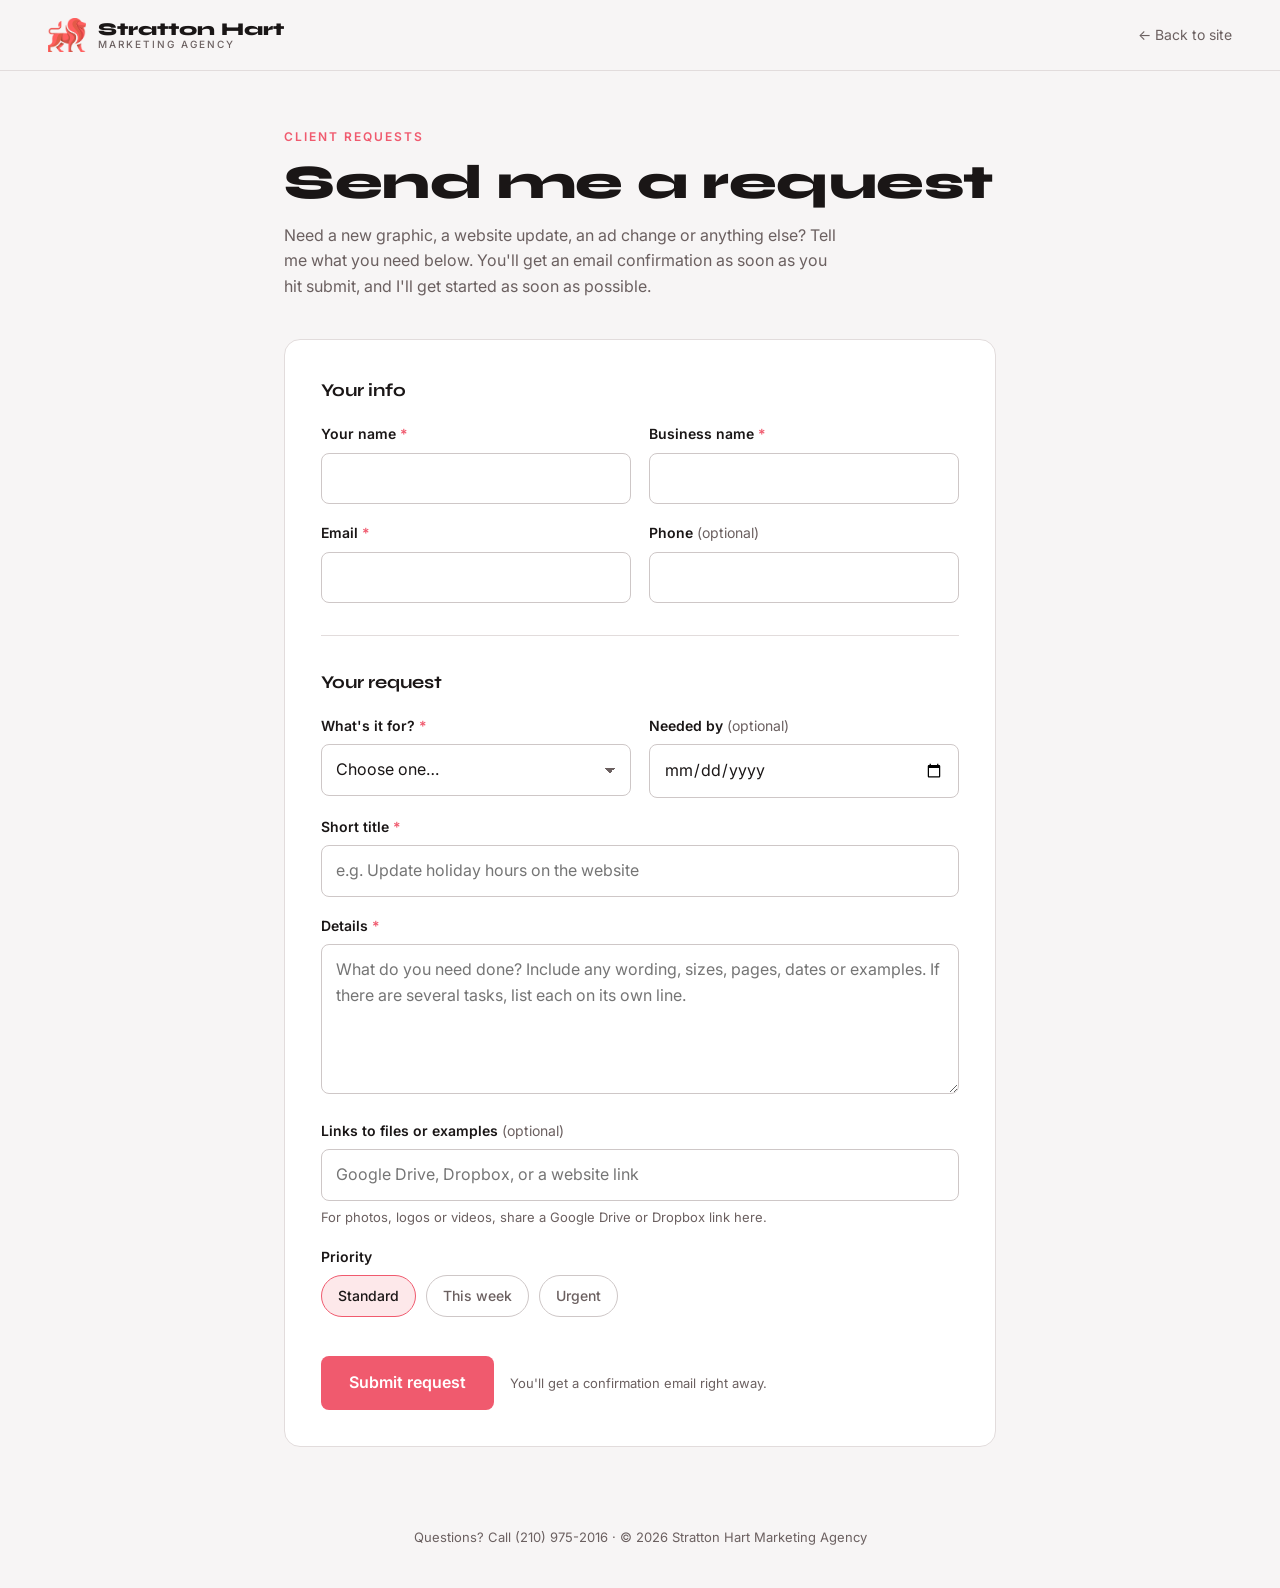
==== request.html @ 6f185ca2 "Add client request form page Co-Authored-By: Claude Opus 5.5 <noreply@anthropic.com> Claude-Session:" ====
<!DOCTYPE html>
<html lang="en">
<head>
  <meta charset="UTF-8" />
  <meta name="viewport" content="width=device-width, initial-scale=1.0" />
  <title>Submit a Request | Stratton Hart Marketing Agency</title>
  <meta name="description" content="Clients: send Stratton Hart a new project or task request. You'll get an email confirmation right away." />
  <meta name="robots" content="noindex" />
  <link rel="canonical" href="https://strattonhart.com/request.html" />
  <link rel="icon" type="image/png" href="/assets/logo.png" />
  <meta name="theme-color" content="#0d0c0c" />
  <link rel="preconnect" href="https://fonts.googleapis.com" />
  <link rel="preconnect" href="https://fonts.gstatic.com" crossorigin />
  <link href="https://fonts.googleapis.com/css2?family=Inter:wght@400;500;600;700&family=Syne:wght@700;800&display=swap" rel="stylesheet" />
  <style>
    *, *::before, *::after { box-sizing: border-box; margin: 0; padding: 0; }

    :root {
      --primary:    #F05A6E;
      --primary-dk: #C42940;
      --primary-lt: #F87E8A;
      --bg:         #0d0c0c;
      --surface:    #161414;
      --card-bg:    #1a1717;
      --border:     #2a2626;
      --border-lt:  #3a3535;
      --text:       #ede8e8;
      --muted:      #8a8080;
      --white:      #ffffff;
      --error:      #ff8a8a;
      --font-display: 'Syne', sans-serif;
      --font-body:    'Inter', sans-serif;
    }

    @media (prefers-color-scheme: light) {
      :root {
        --bg:        #f7f5f5;
        --surface:   #ffffff;
        --card-bg:   #ffffff;
        --border:    #e2dcdc;
        --border-lt: #cec7c7;
        --text:      #1a1616;
        --muted:     #6b6060;
        --white:     #1a1616;
        --error:     #b3261e;
      }
    }

    html { -webkit-text-size-adjust: 100%; }

    body {
      background: var(--bg);
      color: var(--text);
      font-family: var(--font-body);
      font-size: 16px;
      line-height: 1.6;
      min-height: 100vh;
    }

    a { color: inherit; text-decoration: none; }

    /* ── Header ── */
    header {
      display: flex;
      align-items: center;
      justify-content: space-between;
      gap: 16px;
      padding: 16px 48px;
      border-bottom: 1px solid var(--border);
    }
    .logo { display: flex; align-items: center; gap: 12px; }
    .logo img { width: 38px; height: 38px; object-fit: contain; }
    .logo-text {
      font-family: var(--font-display);
      font-size: 18px;
      font-weight: 800;
      color: var(--white);
      line-height: 1.1;
    }
    .logo-text span {
      display: block;
      font-family: var(--font-body);
      font-size: 10px;
      font-weight: 500;
      color: var(--muted);
      letter-spacing: 2px;
      text-transform: uppercase;
    }
    .back { font-size: 14px; color: var(--muted); transition: color .2s; }
    .back:hover { color: var(--white); }

    /* ── Layout ── */
    main {
      max-width: 760px;
      margin: 0 auto;
      padding: 56px 24px 80px;
    }
    .eyebrow {
      font-size: 12px;
      font-weight: 600;
      letter-spacing: 2px;
      text-transform: uppercase;
      color: var(--primary);
      margin-bottom: 12px;
    }
    h1 {
      font-family: var(--font-display);
      font-size: clamp(32px, 6vw, 48px);
      font-weight: 800;
      line-height: 1.05;
      color: var(--white);
      letter-spacing: -0.5px;
      margin-bottom: 14px;
    }
    .lead { color: var(--muted); max-width: 560px; margin-bottom: 40px; }

    /* ── Card / form ── */
    .card {
      background: var(--card-bg);
      border: 1px solid var(--border);
      border-radius: 16px;
      padding: 36px;
    }
    fieldset { border: 0; }
    legend {
      float: left;
      width: 100%;
      font-family: var(--font-display);
      font-size: 18px;
      font-weight: 700;
      color: var(--white);
      margin-bottom: 18px;
    }
    fieldset + fieldset {
      margin-top: 32px;
      padding-top: 32px;
      border-top: 1px solid var(--border);
    }
    .grid { clear: both; display: grid; grid-template-columns: 1fr 1fr; gap: 18px; }
    .full { grid-column: 1 / -1; }

    label {
      display: block;
      font-size: 14px;
      font-weight: 600;
      color: var(--text);
      margin-bottom: 7px;
    }
    .req { color: var(--primary); }
    .opt { color: var(--muted); font-weight: 400; }
    .hint { font-size: 13px; color: var(--muted); margin-top: 6px; }

    input, select, textarea {
      width: 100%;
      font: inherit;
      font-size: 16px;
      color: var(--text);
      background: var(--surface);
      border: 1px solid var(--border-lt);
      border-radius: 8px;
      padding: 12px 14px;
      transition: border-color .2s, box-shadow .2s;
    }
    textarea { min-height: 150px; resize: vertical; }
    select { appearance: none; background-image: linear-gradient(45deg, transparent 50%, var(--muted) 50%), linear-gradient(135deg, var(--muted) 50%, transparent 50%); background-position: calc(100% - 20px) 50%, calc(100% - 15px) 50%; background-size: 5px 5px; background-repeat: no-repeat; padding-right: 40px; }
    input:focus, select:focus, textarea:focus {
      outline: none;
      border-color: var(--primary);
      box-shadow: 0 0 0 3px rgba(240, 90, 110, .2);
    }
    .invalid { border-color: var(--error) !important; }
    .field-error { font-size: 13px; color: var(--error); margin-top: 6px; display: none; }
    .field-error.show { display: block; }

    /* Priority pills */
    .pills { display: flex; flex-wrap: wrap; gap: 10px; }
    .pill { position: relative; }
    .pill input { position: absolute; opacity: 0; width: 1px; height: 1px; }
    .pill span {
      display: inline-block;
      padding: 9px 16px;
      border: 1px solid var(--border-lt);
      border-radius: 999px;
      font-size: 14px;
      font-weight: 500;
      color: var(--muted);
      cursor: pointer;
      transition: all .2s;
    }
    .pill input:checked + span {
      border-color: var(--primary);
      color: var(--white);
      background: rgba(240, 90, 110, .14);
    }
    .pill input:focus-visible + span { box-shadow: 0 0 0 3px rgba(240, 90, 110, .3); }

    .hp { position: absolute; left: -9999px; width: 1px; height: 1px; overflow: hidden; }

    .actions {
      display: flex;
      align-items: center;
      gap: 16px;
      flex-wrap: wrap;
      margin-top: 32px;
    }
    button[type="submit"] {
      font: inherit;
      font-weight: 600;
      font-size: 16px;
      color: #fff;
      background: var(--primary);
      border: 0;
      border-radius: 8px;
      padding: 14px 28px;
      cursor: pointer;
      transition: background .2s, opacity .2s;
    }
    button[type="submit"]:hover { background: var(--primary-dk); }
    button[type="submit"]:disabled { opacity: .6; cursor: wait; }
    .fine { font-size: 13px; color: var(--muted); }

    .form-error {
      display: none;
      margin-top: 20px;
      padding: 14px 16px;
      border: 1px solid var(--error);
      border-radius: 8px;
      color: var(--error);
      font-size: 14px;
    }
    .form-error.show { display: block; }

    /* Success state */
    .success { display: none; text-align: center; padding: 20px 0; }
    .success.show { display: block; }
    .check {
      width: 64px; height: 64px;
      margin: 0 auto 20px;
      border-radius: 50%;
      display: grid; place-items: center;
      background: rgba(240, 90, 110, .14);
      border: 1px solid var(--primary);
      color: var(--primary);
      font-size: 30px;
    }
    .success h2 {
      font-family: var(--font-display);
      font-size: 28px;
      color: var(--white);
      margin-bottom: 10px;
    }
    .success p { color: var(--muted); max-width: 460px; margin: 0 auto 8px; }
    .ref {
      display: inline-block;
      margin: 14px 0 22px;
      padding: 8px 16px;
      border-radius: 8px;
      background: var(--surface);
      border: 1px solid var(--border);
      font-weight: 600;
      color: var(--white);
      letter-spacing: .5px;
    }
    .link-btn {
      font: inherit; font-size: 14px; font-weight: 600;
      background: none; border: 1px solid var(--border-lt);
      color: var(--text); border-radius: 8px; padding: 10px 18px; cursor: pointer;
    }
    .link-btn:hover { border-color: var(--primary); }

    footer { text-align: center; font-size: 13px; color: var(--muted); padding: 0 24px 40px; }
    footer a:hover { color: var(--white); }

    @media (max-width: 640px) {
      header { padding: 14px 16px; }
      .back { font-size: 13px; }
      main { padding: 36px 16px 64px; }
      .card { padding: 24px 18px; }
      .grid { grid-template-columns: 1fr; }
      button[type="submit"] { width: 100%; }
    }
  </style>
</head>
<body>

  <header>
    <a href="/" class="logo">
      <img src="/assets/logo.png" alt="" />
      <div class="logo-text">Stratton Hart<span>Marketing Agency</span></div>
    </a>
    <a href="/" class="back">← Back to site</a>
  </header>

  <main>
    <p class="eyebrow">Client requests</p>
    <h1>Send me a request</h1>
    <p class="lead">Need a new graphic, a website update, an ad change or anything else? Tell me what you need below. You'll get an email confirmation as soon as you hit submit, and I'll get started as soon as possible.</p>

    <div class="card">
      <form id="request-form" novalidate>
        <fieldset>
          <legend>Your info</legend>
          <div class="grid">
            <div>
              <label for="name">Your name <span class="req">*</span></label>
              <input id="name" name="name" type="text" autocomplete="name" required />
              <p class="field-error" data-for="name">Please enter your name.</p>
            </div>
            <div>
              <label for="business">Business name <span class="req">*</span></label>
              <input id="business" name="business" type="text" autocomplete="organization" required />
              <p class="field-error" data-for="business">Please enter your business name.</p>
            </div>
            <div>
              <label for="email">Email <span class="req">*</span></label>
              <input id="email" name="email" type="email" autocomplete="email" required />
              <p class="field-error" data-for="email">Please enter a valid email so I can confirm your request.</p>
            </div>
            <div>
              <label for="phone">Phone <span class="opt">(optional)</span></label>
              <input id="phone" name="phone" type="tel" autocomplete="tel" />
            </div>
          </div>
        </fieldset>

        <fieldset>
          <legend>Your request</legend>
          <div class="grid">
            <div>
              <label for="service">What's it for? <span class="req">*</span></label>
              <select id="service" name="service" required>
                <option value="">Choose one…</option>
                <option>Website update / fix</option>
                <option>New web page or landing page</option>
                <option>SEO / Google Business Profile</option>
                <option>Graphic design / flyer / social post</option>
                <option>Video production / editing</option>
                <option>UGC / content creators</option>
                <option>Paid ads (Google / Meta)</option>
                <option>Reporting / question</option>
                <option>Something else</option>
              </select>
              <p class="field-error" data-for="service">Please choose a category.</p>
            </div>
            <div>
              <label for="deadline">Needed by <span class="opt">(optional)</span></label>
              <input id="deadline" name="deadline" type="date" />
            </div>

            <div class="full">
              <label for="title">Short title <span class="req">*</span></label>
              <input id="title" name="title" type="text" maxlength="120" placeholder="e.g. Update holiday hours on the website" required />
              <p class="field-error" data-for="title">Please give your request a short title.</p>
            </div>

            <div class="full">
              <label for="details">Details <span class="req">*</span></label>
              <textarea id="details" name="details" placeholder="What do you need done? Include any wording, sizes, pages, dates or examples. If there are several tasks, list each on its own line." required></textarea>
              <p class="field-error" data-for="details">Please describe what you need.</p>
            </div>

            <div class="full">
              <label for="links">Links to files or examples <span class="opt">(optional)</span></label>
              <input id="links" name="links" type="text" placeholder="Google Drive, Dropbox, or a website link" />
              <p class="hint">For photos, logos or videos, share a Google Drive or Dropbox link here.</p>
            </div>

            <div class="full">
              <label id="priority-label">Priority</label>
              <div class="pills" role="radiogroup" aria-labelledby="priority-label">
                <label class="pill"><input type="radio" name="priority" value="Standard" checked /><span>Standard</span></label>
                <label class="pill"><input type="radio" name="priority" value="This week" /><span>This week</span></label>
                <label class="pill"><input type="radio" name="priority" value="Urgent" /><span>Urgent</span></label>
              </div>
            </div>
          </div>
        </fieldset>

        <!-- Spam trap: real people never see or fill this -->
        <div class="hp" aria-hidden="true">
          <label for="website">Leave this empty</label>
          <input id="website" name="website" type="text" tabindex="-1" autocomplete="off" />
        </div>

        <div class="actions">
          <button type="submit" id="submit-btn">Submit request</button>
          <span class="fine">You'll get a confirmation email right away.</span>
        </div>
        <div class="form-error" id="form-error" role="alert"></div>
      </form>

      <div class="success" id="success" role="status" aria-live="polite">
        <div class="check">✓</div>
        <h2>Request received</h2>
        <p>Thanks! I've got it, and a confirmation is on its way to <strong id="success-email"></strong>.</p>
        <p>I'll start working on it as soon as possible.</p>
        <div class="ref" id="success-ref"></div><br />
        <button type="button" class="link-btn" id="another">Submit another request</button>
      </div>
    </div>
  </main>

  <footer>
    Questions? Call <a href="tel:2109752016">(210) 975-2016</a> · © 2026 Stratton Hart Marketing Agency
  </footer>

  <script>
    // Paste your Google Apps Script Web App URL here (see setup guide, step 4).
    const SCRIPT_URL = 'PASTE_YOUR_WEB_APP_URL_HERE';

    const form = document.getElementById('request-form');
    const btn = document.getElementById('submit-btn');
    const formError = document.getElementById('form-error');
    const success = document.getElementById('success');
    const required = ['name', 'business', 'email', 'service', 'title', 'details'];

    function showFieldError(id, show) {
      const el = document.getElementById(id);
      const msg = document.querySelector('.field-error[data-for="' + id + '"]');
      el.classList.toggle('invalid', show);
      if (msg) msg.classList.toggle('show', show);
    }

    function validate() {
      let firstBad = null;
      required.forEach(function (id) {
        const el = document.getElementById(id);
        let bad = !el.value.trim();
        if (id === 'email' && !bad) bad = !/^[^\s@]+@[^\s@]+\.[^\s@]+$/.test(el.value.trim());
        showFieldError(id, bad);
        if (bad && !firstBad) firstBad = el;
      });
      if (firstBad) firstBad.focus();
      return !firstBad;
    }

    required.forEach(function (id) {
      document.getElementById(id).addEventListener('input', function () { showFieldError(id, false); });
    });

    form.addEventListener('submit', async function (e) {
      e.preventDefault();
      formError.classList.remove('show');
      if (!validate()) return;

      btn.disabled = true;
      btn.textContent = 'Sending…';

      const data = new URLSearchParams(new FormData(form));
      data.append('page', window.location.href);

      try {
        const res = await fetch(SCRIPT_URL, { method: 'POST', body: data });
        const json = await res.json();
        if (!json.ok) throw new Error(json.error || 'Something went wrong.');

        document.getElementById('success-email').textContent = document.getElementById('email').value.trim();
        document.getElementById('success-ref').textContent = 'Request # ' + json.id;
        form.style.display = 'none';
        success.classList.add('show');
        window.scrollTo({ top: 0, behavior: 'smooth' });
      } catch (err) {
        formError.innerHTML = 'Sorry, your request didn\'t go through. Please try again, or call <a href="tel:2109752016"><u>(210) 975-2016</u></a>.';
        formError.classList.add('show');
      } finally {
        btn.disabled = false;
        btn.textContent = 'Submit request';
      }
    });

    document.getElementById('another').addEventListener('click', function () {
      const keep = {
        name: document.getElementById('name').value,
        business: document.getElementById('business').value,
        email: document.getElementById('email').value,
        phone: document.getElementById('phone').value
      };
      form.reset();
      Object.keys(keep).forEach(function (k) { document.getElementById(k).value = keep[k]; });
      success.classList.remove('show');
      form.style.display = '';
      document.getElementById('title').focus();
    });
  </script>
</body>
</html>
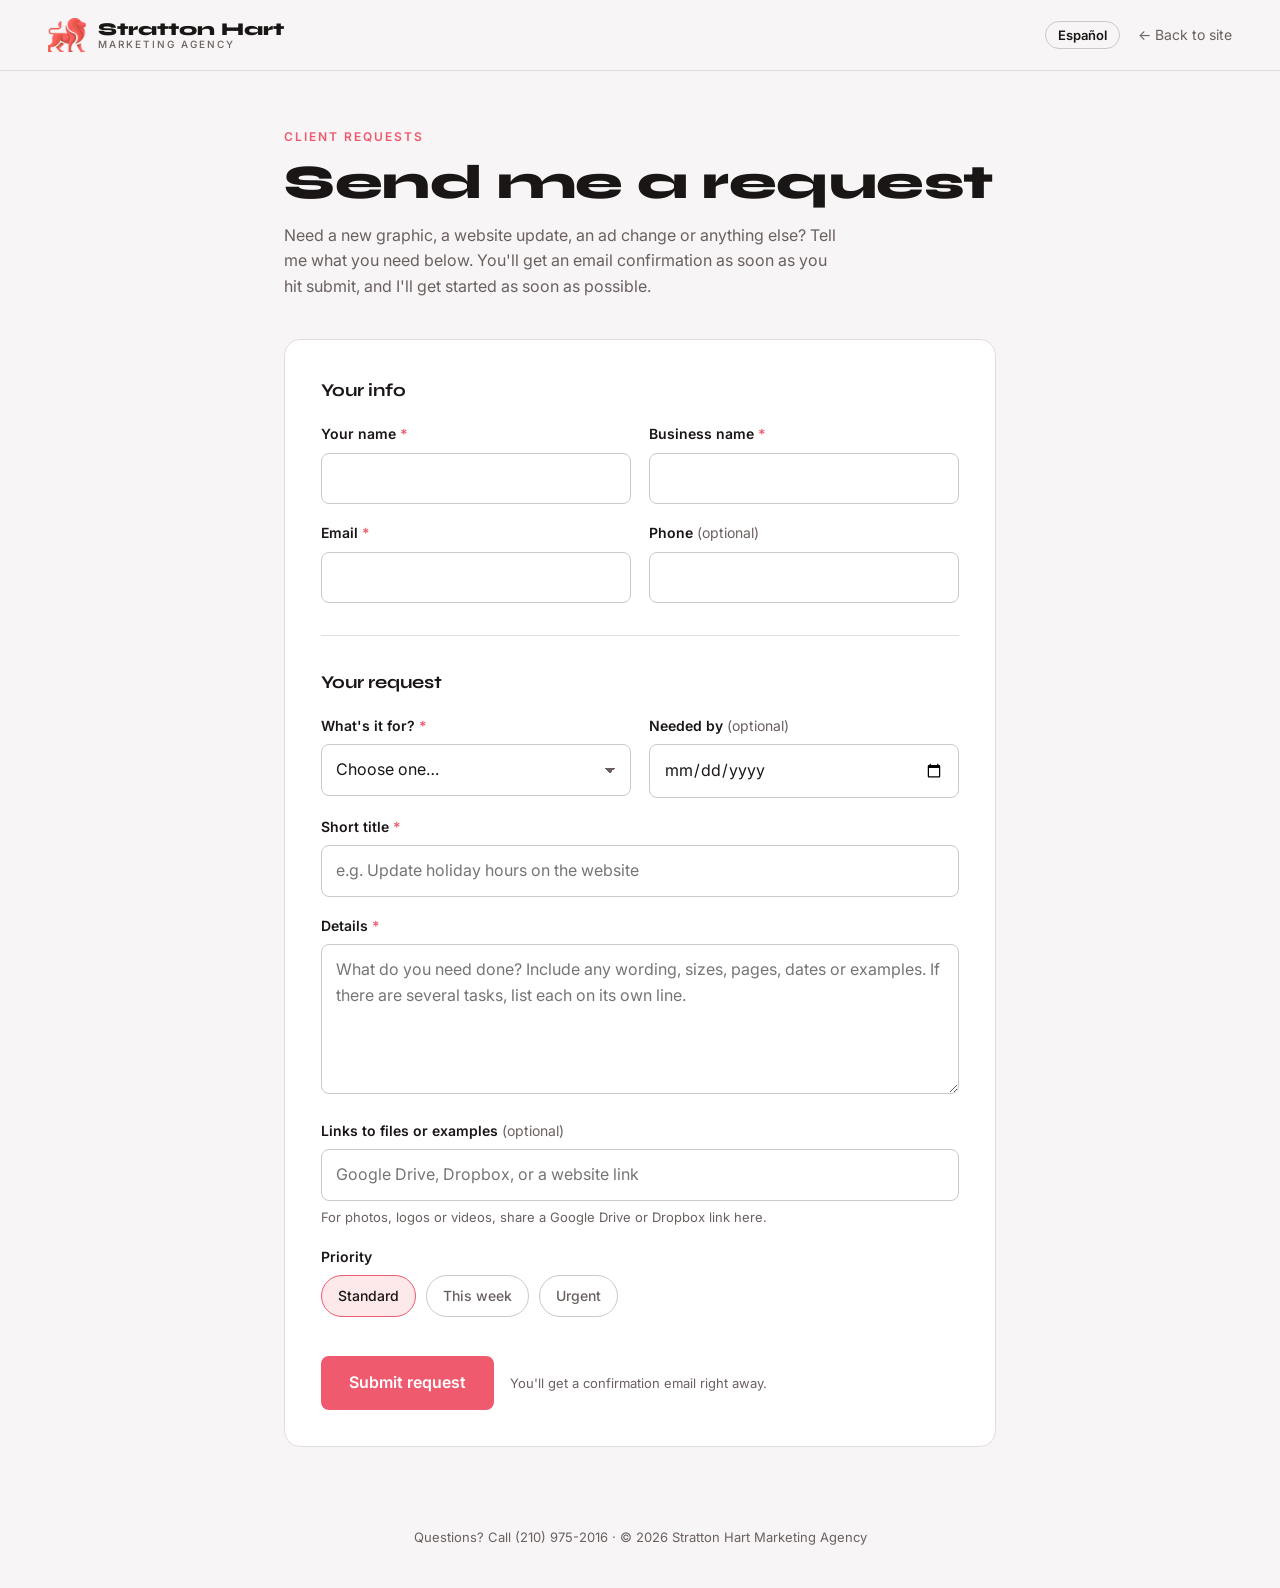
==== commit 0b01db08: "Add English/Spanish language toggle with full Spanish translation - New assets/i18n.js swaps every [" ====
--- a/request.html
+++ b/request.html
@@ -3,8 +3,8 @@
 <head>
   <meta charset="UTF-8" />
   <meta name="viewport" content="width=device-width, initial-scale=1.0" />
-  <title>Submit a Request | Stratton Hart Marketing Agency</title>
-  <meta name="description" content="Clients: send Stratton Hart a new project or task request. You'll get an email confirmation right away." />
+  <title data-i18n data-es="Enviar una solicitud | Stratton Hart Marketing Agency">Submit a Request | Stratton Hart Marketing Agency</title>
+  <meta data-i18n data-es-content="Clientes: envíen a Stratton Hart una nueva solicitud de proyecto o tarea. Recibirán una confirmación por correo de inmediato." name="description" content="Clients: send Stratton Hart a new project or task request. You'll get an email confirmation right away." />
   <meta name="robots" content="noindex" />
   <link rel="canonical" href="https://strattonhart.com/request.html" />
   <link rel="icon" type="image/png" href="/assets/logo.png" />
@@ -89,6 +89,26 @@
     .back { font-size: 14px; color: var(--muted); transition: color .2s; }
     .back:hover { color: var(--white); }
 
+    /* Language toggle (English / Spanish) */
+    .header-tools { display: flex; align-items: center; gap: 18px; flex-shrink: 0; }
+    .lang-toggle {
+      position: relative;
+      height: 28px;
+      padding: 0 12px;
+      border: 1.5px solid var(--border-lt);
+      border-radius: 999px;
+      background: transparent;
+      color: var(--white);
+      font-family: var(--font-body);
+      font-size: 13px;
+      font-weight: 600;
+      line-height: 1;
+      white-space: nowrap;
+      cursor: pointer;
+      transition: border-color .2s;
+    }
+    .lang-toggle:hover { border-color: var(--primary); }
+
     /* ── Layout ── */
     main {
       max-width: 760px;
@@ -272,105 +292,135 @@
     footer a:hover { color: var(--white); }
 
     @media (max-width: 640px) {
-      header { padding: 14px 16px; }
+      header { padding: 14px 16px; position: relative; }
       .back { font-size: 13px; }
+      .lang-toggle {
+        position: absolute;
+        top: 100%;
+        right: 16px;
+        height: 30px;
+        font-size: 12px;
+        border: 1px solid var(--border);
+        border-top: none;
+        border-radius: 0 0 10px 10px;
+        background: var(--bg);
+      }
+      .lang-toggle::after { content: ''; position: absolute; inset: 0 -10px -12px; }
       main { padding: 36px 16px 64px; }
       .card { padding: 24px 18px; }
       .grid { grid-template-columns: 1fr; }
       button[type="submit"] { width: 100%; }
     }
   </style>
+  <!-- Returning Spanish visitors: hold the first paint until /assets/i18n.js has swapped the text, so English never flashes -->
+  <style>html.lang-loading body { visibility: hidden; }</style>
+  <script>
+    (function () {
+      try {
+        var q = /[?&]lang=(en|es)\b/.exec(location.search);
+        var lang = q ? q[1] : localStorage.getItem('sh-lang');
+        if (lang === 'es') {
+          document.documentElement.classList.add('lang-loading');
+          setTimeout(function () { document.documentElement.classList.remove('lang-loading'); }, 2000);
+        }
+      } catch (e) {}
+    })();
+  </script>
 </head>
 <body>
 
   <header>
     <a href="/" class="logo">
       <img src="/assets/logo.png" alt="" />
-      <div class="logo-text">Stratton Hart<span>Marketing Agency</span></div>
+      <div data-i18n data-es="Stratton Hart<span>Agencia de Marketing</span>" class="logo-text">Stratton Hart<span>Marketing Agency</span></div>
     </a>
-    <a href="/" class="back">← Back to site</a>
+    <div class="header-tools">
+      <!-- Language toggle (English / Spanish) — text is swapped by /assets/i18n.js -->
+      <button class="lang-toggle" type="button" data-lang-toggle data-i18n data-es="English" aria-label="Cambiar a español" data-es-aria-label="Switch to English">Español</button>
+      <a data-i18n data-es="← Volver" href="/" class="back">← Back to site</a>
+    </div>
   </header>
 
   <main>
-    <p class="eyebrow">Client requests</p>
-    <h1>Send me a request</h1>
-    <p class="lead">Need a new graphic, a website update, an ad change or anything else? Tell me what you need below. You'll get an email confirmation as soon as you hit submit, and I'll get started as soon as possible.</p>
+    <p data-i18n data-es="Solicitudes de clientes" class="eyebrow">Client requests</p>
+    <h1 data-i18n data-es="Envíame una solicitud">Send me a request</h1>
+    <p data-i18n data-es="¿Necesitas un gráfico nuevo, una actualización del sitio web, un cambio en un anuncio o cualquier otra cosa? Dime qué necesitas aquí abajo. Recibirás una confirmación por correo en cuanto envíes el formulario, y empezaré lo antes posible." class="lead">Need a new graphic, a website update, an ad change or anything else? Tell me what you need below. You'll get an email confirmation as soon as you hit submit, and I'll get started as soon as possible.</p>
 
     <div class="card">
       <form id="request-form" novalidate>
         <fieldset>
-          <legend>Your info</legend>
+          <legend data-i18n data-es="Tus datos">Your info</legend>
           <div class="grid">
             <div>
-              <label for="name">Your name <span class="req">*</span></label>
+              <label data-i18n data-es="Tu nombre <span class=&quot;req&quot;>*</span>" for="name">Your name <span class="req">*</span></label>
               <input id="name" name="name" type="text" autocomplete="name" required />
-              <p class="field-error" data-for="name">Please enter your name.</p>
+              <p data-i18n data-es="Por favor escribe tu nombre." class="field-error" data-for="name">Please enter your name.</p>
             </div>
             <div>
-              <label for="business">Business name <span class="req">*</span></label>
+              <label data-i18n data-es="Nombre del negocio <span class=&quot;req&quot;>*</span>" for="business">Business name <span class="req">*</span></label>
               <input id="business" name="business" type="text" autocomplete="organization" required />
-              <p class="field-error" data-for="business">Please enter your business name.</p>
+              <p data-i18n data-es="Por favor escribe el nombre de tu negocio." class="field-error" data-for="business">Please enter your business name.</p>
             </div>
             <div>
-              <label for="email">Email <span class="req">*</span></label>
+              <label data-i18n data-es="Correo electrónico <span class=&quot;req&quot;>*</span>" for="email">Email <span class="req">*</span></label>
               <input id="email" name="email" type="email" autocomplete="email" required />
-              <p class="field-error" data-for="email">Please enter a valid email so I can confirm your request.</p>
+              <p data-i18n data-es="Por favor escribe un correo válido para poder confirmar tu solicitud." class="field-error" data-for="email">Please enter a valid email so I can confirm your request.</p>
             </div>
             <div>
-              <label for="phone">Phone <span class="opt">(optional)</span></label>
+              <label data-i18n data-es="Teléfono <span class=&quot;opt&quot;>(opcional)</span>" for="phone">Phone <span class="opt">(optional)</span></label>
               <input id="phone" name="phone" type="tel" autocomplete="tel" />
             </div>
           </div>
         </fieldset>
 
         <fieldset>
-          <legend>Your request</legend>
+          <legend data-i18n data-es="Tu solicitud">Your request</legend>
           <div class="grid">
             <div>
-              <label for="service">What's it for? <span class="req">*</span></label>
+              <label data-i18n data-es="¿Para qué es? <span class=&quot;req&quot;>*</span>" for="service">What's it for? <span class="req">*</span></label>
               <select id="service" name="service" required>
-                <option value="">Choose one…</option>
-                <option>Website update / fix</option>
-                <option>New web page or landing page</option>
-                <option>SEO / Google Business Profile</option>
-                <option>Graphic design / flyer / social post</option>
-                <option>Video production / editing</option>
-                <option>UGC / content creators</option>
-                <option>Paid ads (Google / Meta)</option>
-                <option>Reporting / question</option>
-                <option>Something else</option>
+                <option data-i18n data-es="Elige una opción…" value="">Choose one…</option>
+                <option data-i18n data-es="Actualización o arreglo del sitio web" value="Website update / fix">Website update / fix</option>
+                <option data-i18n data-es="Nueva página web o landing page" value="New web page or landing page">New web page or landing page</option>
+                <option data-i18n data-es="SEO / Perfil de Negocio de Google" value="SEO / Google Business Profile">SEO / Google Business Profile</option>
+                <option data-i18n data-es="Diseño gráfico / flyer / publicación para redes" value="Graphic design / flyer / social post">Graphic design / flyer / social post</option>
+                <option data-i18n data-es="Producción / edición de video" value="Video production / editing">Video production / editing</option>
+                <option data-i18n data-es="UGC / creadores de contenido" value="UGC / content creators">UGC / content creators</option>
+                <option data-i18n data-es="Anuncios pagados (Google / Meta)" value="Paid ads (Google / Meta)">Paid ads (Google / Meta)</option>
+                <option data-i18n data-es="Reportes / pregunta" value="Reporting / question">Reporting / question</option>
+                <option data-i18n data-es="Otra cosa" value="Something else">Something else</option>
               </select>
-              <p class="field-error" data-for="service">Please choose a category.</p>
+              <p data-i18n data-es="Por favor elige una categoría." class="field-error" data-for="service">Please choose a category.</p>
             </div>
             <div>
-              <label for="deadline">Needed by <span class="opt">(optional)</span></label>
+              <label data-i18n data-es="Fecha límite <span class=&quot;opt&quot;>(opcional)</span>" for="deadline">Needed by <span class="opt">(optional)</span></label>
               <input id="deadline" name="deadline" type="date" />
             </div>
 
             <div class="full">
-              <label for="title">Short title <span class="req">*</span></label>
-              <input id="title" name="title" type="text" maxlength="120" placeholder="e.g. Update holiday hours on the website" required />
-              <p class="field-error" data-for="title">Please give your request a short title.</p>
+              <label data-i18n data-es="Título corto <span class=&quot;req&quot;>*</span>" for="title">Short title <span class="req">*</span></label>
+              <input data-i18n data-es-placeholder="p. ej. Actualizar el horario de días festivos en el sitio web" id="title" name="title" type="text" maxlength="120" placeholder="e.g. Update holiday hours on the website" required />
+              <p data-i18n data-es="Por favor ponle un título corto a tu solicitud." class="field-error" data-for="title">Please give your request a short title.</p>
             </div>
 
             <div class="full">
-              <label for="details">Details <span class="req">*</span></label>
-              <textarea id="details" name="details" placeholder="What do you need done? Include any wording, sizes, pages, dates or examples. If there are several tasks, list each on its own line." required></textarea>
-              <p class="field-error" data-for="details">Please describe what you need.</p>
+              <label data-i18n data-es="Detalles <span class=&quot;req&quot;>*</span>" for="details">Details <span class="req">*</span></label>
+              <textarea data-i18n data-es-placeholder="¿Qué necesitas que se haga? Incluye textos, medidas, páginas, fechas o ejemplos. Si son varias tareas, escribe cada una en su propia línea." id="details" name="details" placeholder="What do you need done? Include any wording, sizes, pages, dates or examples. If there are several tasks, list each on its own line." required></textarea>
+              <p data-i18n data-es="Por favor describe lo que necesitas." class="field-error" data-for="details">Please describe what you need.</p>
             </div>
 
             <div class="full">
-              <label for="links">Links to files or examples <span class="opt">(optional)</span></label>
-              <input id="links" name="links" type="text" placeholder="Google Drive, Dropbox, or a website link" />
-              <p class="hint">For photos, logos or videos, share a Google Drive or Dropbox link here.</p>
+              <label data-i18n data-es="Enlaces a archivos o ejemplos <span class=&quot;opt&quot;>(opcional)</span>" for="links">Links to files or examples <span class="opt">(optional)</span></label>
+              <input data-i18n data-es-placeholder="Google Drive, Dropbox o un enlace a un sitio web" id="links" name="links" type="text" placeholder="Google Drive, Dropbox, or a website link" />
+              <p data-i18n data-es="Para fotos, logotipos o videos, comparte aquí un enlace de Google Drive o Dropbox." class="hint">For photos, logos or videos, share a Google Drive or Dropbox link here.</p>
             </div>
 
             <div class="full">
-              <label id="priority-label">Priority</label>
+              <label data-i18n data-es="Prioridad" id="priority-label">Priority</label>
               <div class="pills" role="radiogroup" aria-labelledby="priority-label">
-                <label class="pill"><input type="radio" name="priority" value="Standard" checked /><span>Standard</span></label>
-                <label class="pill"><input type="radio" name="priority" value="This week" /><span>This week</span></label>
-                <label class="pill"><input type="radio" name="priority" value="Urgent" /><span>Urgent</span></label>
+                <label class="pill"><input type="radio" name="priority" value="Standard" checked /><span data-i18n data-es="Normal">Standard</span></label>
+                <label class="pill"><input type="radio" name="priority" value="This week" /><span data-i18n data-es="Esta semana">This week</span></label>
+                <label class="pill"><input type="radio" name="priority" value="Urgent" /><span data-i18n data-es="Urgente">Urgent</span></label>
               </div>
             </div>
           </div>
@@ -383,36 +433,55 @@
         </div>
 
         <div class="actions">
-          <button type="submit" id="submit-btn">Submit request</button>
-          <span class="fine">You'll get a confirmation email right away.</span>
+          <button data-i18n data-es="Enviar solicitud" type="submit" id="submit-btn">Submit request</button>
+          <span data-i18n data-es="Recibirás un correo de confirmación de inmediato." class="fine">You'll get a confirmation email right away.</span>
         </div>
         <div class="form-error" id="form-error" role="alert"></div>
       </form>
 
       <div class="success" id="success" role="status" aria-live="polite">
         <div class="check">✓</div>
-        <h2>Request received</h2>
-        <p>Thanks! I've got it, and a confirmation is on its way to <strong id="success-email"></strong>.</p>
-        <p>I'll start working on it as soon as possible.</p>
+        <h2 data-i18n data-es="Solicitud recibida">Request received</h2>
+        <p><span data-i18n data-es="¡Gracias! Ya la recibí, y la confirmación va en camino a">Thanks! I've got it, and a confirmation is on its way to</span> <strong id="success-email"></strong>.</p>
+        <p data-i18n data-es="Empezaré a trabajar en ella lo antes posible.">I'll start working on it as soon as possible.</p>
         <div class="ref" id="success-ref"></div><br />
-        <button type="button" class="link-btn" id="another">Submit another request</button>
+        <button data-i18n data-es="Enviar otra solicitud" type="button" class="link-btn" id="another">Submit another request</button>
       </div>
     </div>
   </main>
 
-  <footer>
+  <footer data-i18n data-es="¿Preguntas? Llama al <a href=&quot;tel:2109752016&quot;>(210) 975-2016</a> · © 2026 Stratton Hart Marketing Agency">
     Questions? Call <a href="tel:2109752016">(210) 975-2016</a> · © 2026 Stratton Hart Marketing Agency
   </footer>
 
+  <!-- English / Spanish toggle: swaps every [data-i18n] element to its data-es text -->
+  <script src="/assets/i18n.js"></script>
+
   <script>
     // Paste your Google Apps Script Web App URL here (see setup guide, step 4).
-    const SCRIPT_URL = 'PASTE_YOUR_WEB_APP_URL_HERE';
+    const SCRIPT_URL = 'https://script.google.com/macros/s/AKfycbyF_Bya_JozenkVcHVV2i1dpkVrWQd2BxEl1A9oljpF9kIrj5SM0N6ys2a6BGduIGFA/exec';
 
     const form = document.getElementById('request-form');
     const btn = document.getElementById('submit-btn');
     const formError = document.getElementById('form-error');
     const success = document.getElementById('success');
     const required = ['name', 'business', 'email', 'service', 'title', 'details'];
+
+    // Text written by this script, in whichever language is showing (see /assets/i18n.js)
+    let lastRequestId = null;
+    function showRequestRef() {
+      if (lastRequestId) document.getElementById('success-ref').textContent = shT('Request # ', 'Solicitud n.º ') + lastRequestId;
+    }
+    function showSendError() {
+      formError.innerHTML = shT(
+        'Sorry, your request didn\'t go through. Please try again, or call <a href="tel:2109752016"><u>(210) 975-2016</u></a>.',
+        'Lo siento, tu solicitud no se pudo enviar. Inténtalo de nuevo, o llama al <a href="tel:2109752016"><u>(210) 975-2016</u></a>.'
+      );
+    }
+    window.addEventListener('sh:langchange', function () {
+      showRequestRef();
+      if (formError.classList.contains('show')) showSendError();
+    });
 
     function showFieldError(id, show) {
       const el = document.getElementById(id);
@@ -444,7 +513,7 @@
       if (!validate()) return;
 
       btn.disabled = true;
-      btn.textContent = 'Sending…';
+      btn.textContent = shT('Sending…', 'Enviando…');
 
       const data = new URLSearchParams(new FormData(form));
       data.append('page', window.location.href);
@@ -455,16 +524,17 @@
         if (!json.ok) throw new Error(json.error || 'Something went wrong.');
 
         document.getElementById('success-email').textContent = document.getElementById('email').value.trim();
-        document.getElementById('success-ref').textContent = 'Request # ' + json.id;
+        lastRequestId = json.id;
+        showRequestRef();
         form.style.display = 'none';
         success.classList.add('show');
         window.scrollTo({ top: 0, behavior: 'smooth' });
       } catch (err) {
-        formError.innerHTML = 'Sorry, your request didn\'t go through. Please try again, or call <a href="tel:2109752016"><u>(210) 975-2016</u></a>.';
+        showSendError();
         formError.classList.add('show');
       } finally {
         btn.disabled = false;
-        btn.textContent = 'Submit request';
+        btn.textContent = shT('Submit request', 'Enviar solicitud');
       }
     });
 
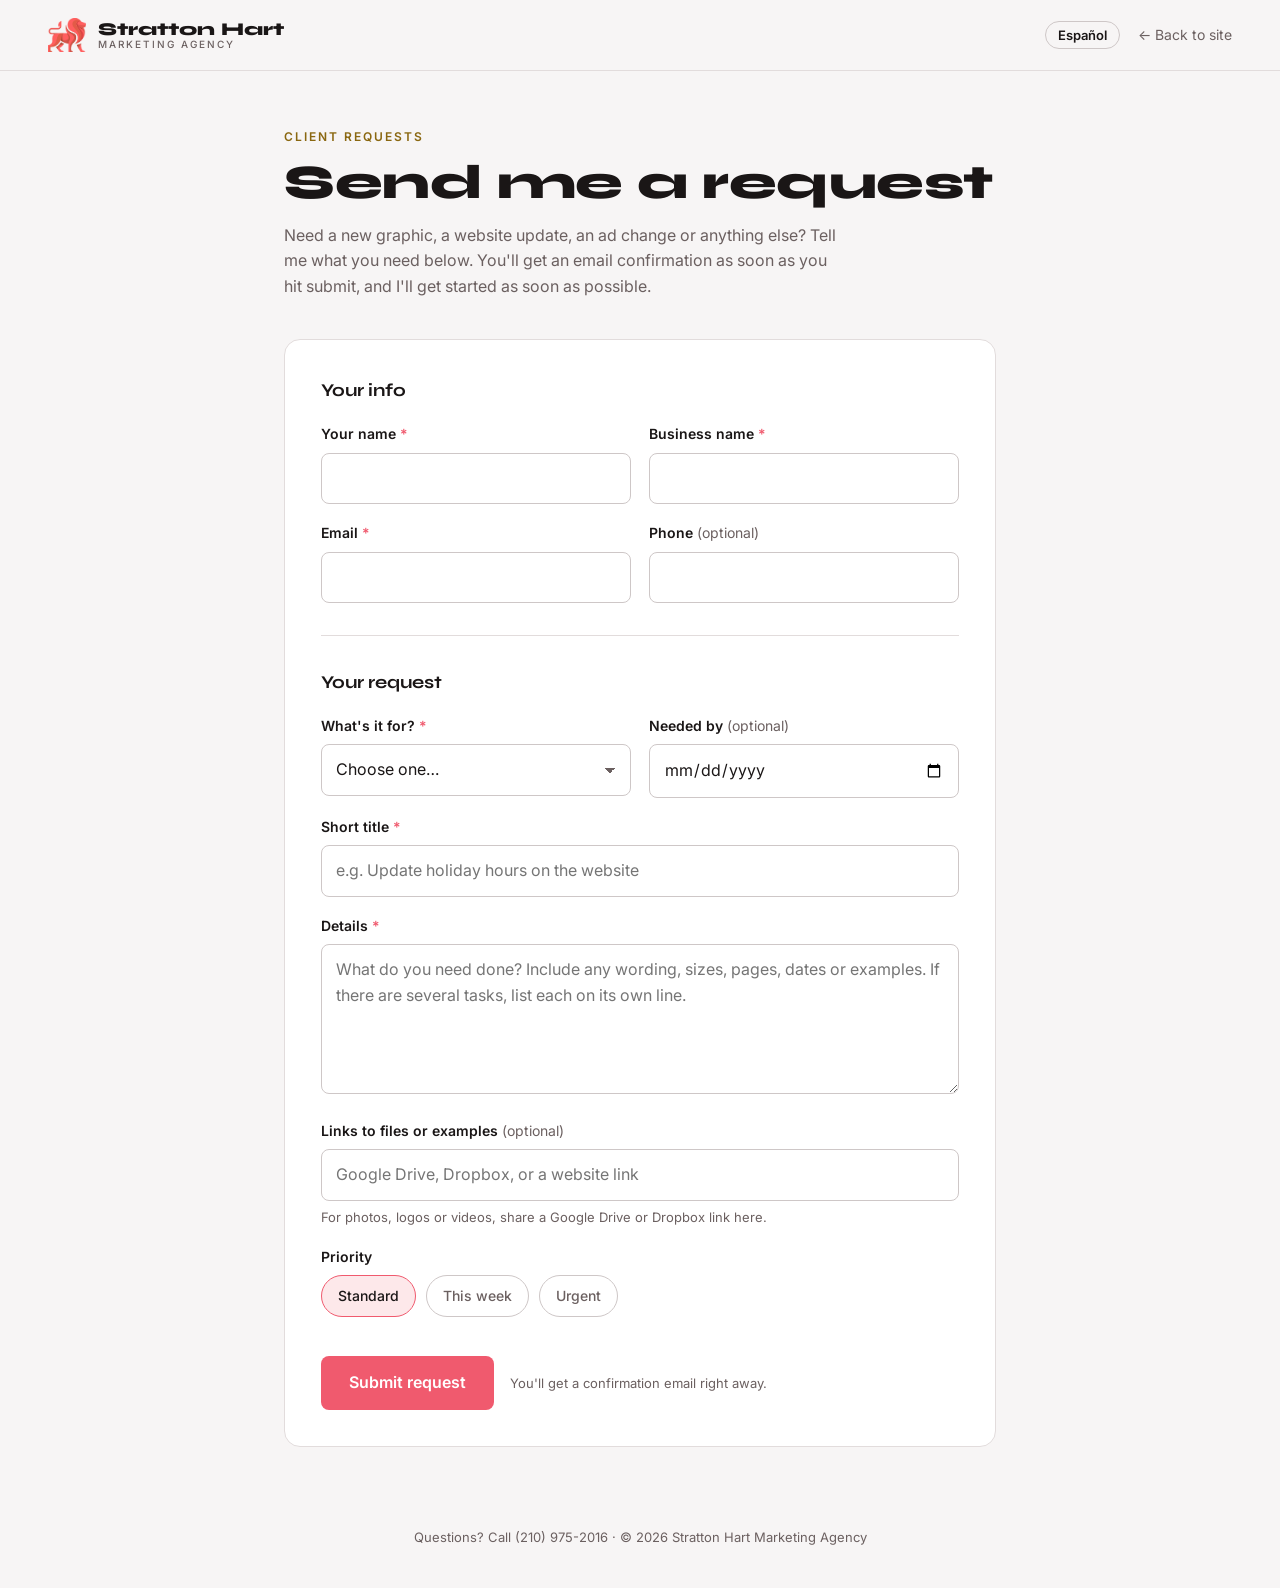
==== commit 3382d88a: "Add gold accents to headline emphasis, small labels and hairlines - New --gold / --gold-metal tokens" ====
--- a/request.html
+++ b/request.html
@@ -19,6 +19,7 @@
       --primary:    #F05A6E;
       --primary-dk: #C42940;
       --primary-lt: #F87E8A;
+      --gold:       #D4AF37;   /* small labels only; buttons stay coral */
       --bg:         #0d0c0c;
       --surface:    #161414;
       --card-bg:    #1a1717;
@@ -42,6 +43,7 @@
         --text:      #1a1616;
         --muted:     #6b6060;
         --white:     #1a1616;
+        --gold:      #8A6710;
         --error:     #b3261e;
       }
     }
@@ -120,7 +122,7 @@
       font-weight: 600;
       letter-spacing: 2px;
       text-transform: uppercase;
-      color: var(--primary);
+      color: var(--gold);
       margin-bottom: 12px;
     }
     h1 {
